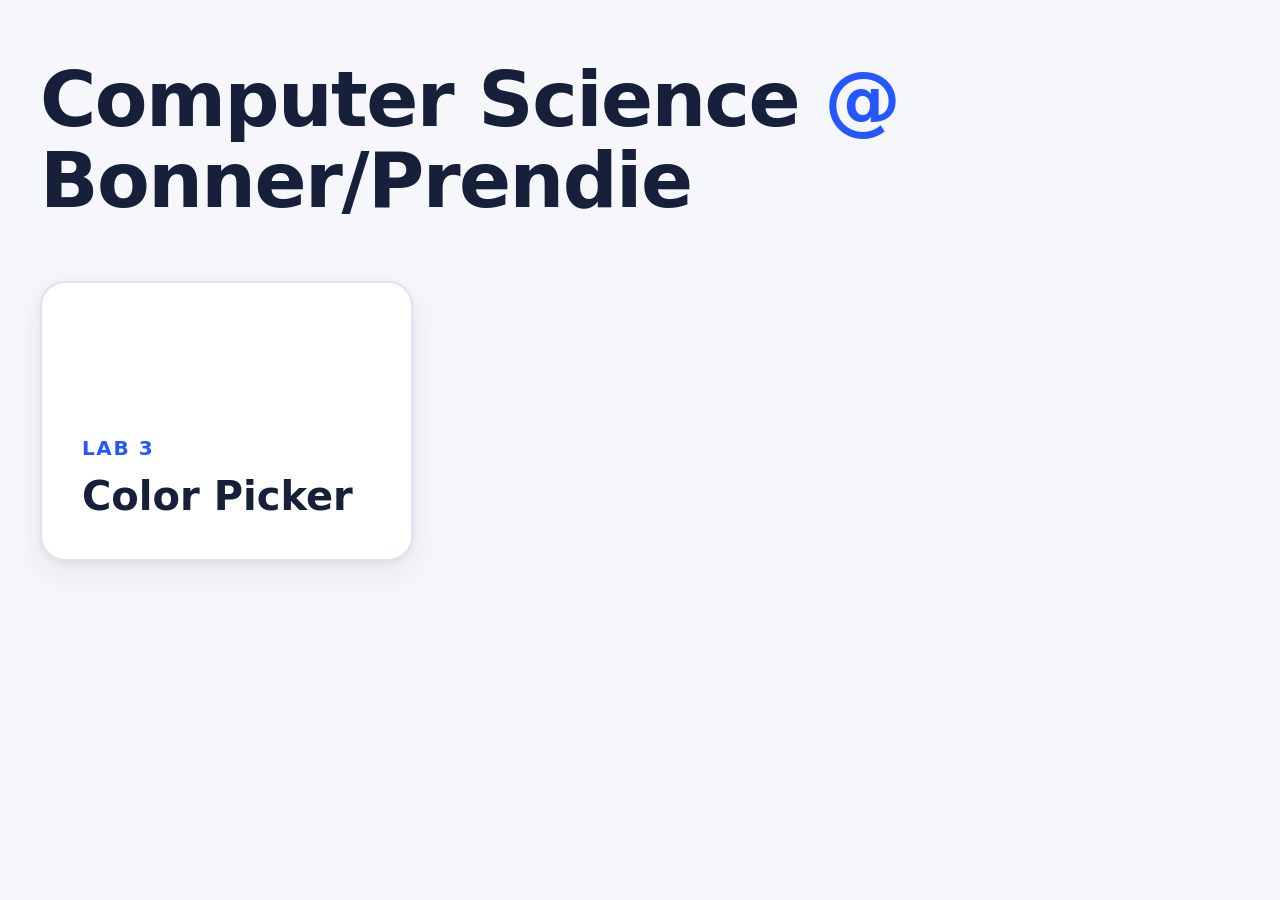
==== index.html @ 0e728079 "Archive old club site and add new Computer Science homepage Move the 2022-24 coding club site into a" ====
<!doctype html>
<html lang="en">
<head>
  <meta charset="utf-8">
  <title>Computer Science @ Bonner/Prendie</title>
  <meta name="viewport" content="width=device-width,initial-scale=1">
  <link rel="stylesheet" href="css/site.css">
</head>
<body>
  <main class="page">
    <header class="site-header">
      <h1>Computer Science <span class="at">@</span> Bonner/Prendie</h1>
    </header>

    <ul class="cards">
      <li>
        <a class="card" href="labs/color-picker/">
          <p class="card-subtitle">Lab 3</p>
          <h2 class="card-title">Color Picker</h2>
        </a>
      </li>
    </ul>
  </main>
</body>
</html>
---- css/site.css ----
/* Computer Science @ Bonner/Prendie — site styles
   Built for Chromebook screens (~1366x768): big text, big tap targets. */

:root {
  --bg: #f6f7fb;
  --surface: #ffffff;
  --text: #16203a;
  --muted: #5b6785;
  --accent: #2457ff;
  --accent-dark: #163ec4;
  --border: #dfe3ee;
  --shadow: 0 2px 6px rgba(22, 32, 58, 0.06), 0 12px 32px rgba(22, 32, 58, 0.08);
  --shadow-hover: 0 4px 10px rgba(36, 87, 255, 0.12), 0 20px 44px rgba(36, 87, 255, 0.18);
  --radius: 1.25rem;
}

* {
  box-sizing: border-box;
}

html {
  font-size: 20px;
  font-family: Inter, system-ui, -apple-system, BlinkMacSystemFont, "Segoe UI", Roboto, "Helvetica Neue", Arial, sans-serif;
  -webkit-font-smoothing: antialiased;
}

body {
  margin: 0;
  min-height: 100vh;
  background: var(--bg);
  color: var(--text);
  line-height: 1.5;
}

a {
  color: var(--accent);
}

.page {
  max-width: 72rem;
  margin: 0 auto;
  padding: 3rem 2rem 4rem;
}

/* Header */

.site-header {
  margin-bottom: 3rem;
}

.site-header h1 {
  font-size: clamp(2.5rem, 6vw, 4.25rem);
  font-weight: 900;
  line-height: 1.05;
  letter-spacing: -0.02em;
  margin: 0;
}

.site-header h1 .at {
  color: var(--accent);
}

.site-header p {
  font-size: 1.25rem;
  color: var(--muted);
  margin: 1rem 0 0;
}

/* Card grid */

.cards {
  list-style: none;
  margin: 0;
  padding: 0;
  display: grid;
  grid-template-columns: repeat(auto-fill, minmax(18rem, 1fr));
  gap: 2rem;
}

.card {
  display: flex;
  flex-direction: column;
  justify-content: flex-end;
  min-height: 14rem;
  padding: 2rem;
  background: var(--surface);
  border: 2px solid var(--border);
  border-radius: var(--radius);
  box-shadow: var(--shadow);
  color: var(--text);
  text-decoration: none;
  transition: transform 150ms ease, box-shadow 150ms ease, border-color 150ms ease;
}

.card:hover {
  transform: translateY(-4px);
  border-color: var(--accent);
  box-shadow: var(--shadow-hover);
}

.card:focus-visible {
  outline: 4px solid var(--accent);
  outline-offset: 4px;
  border-color: var(--accent);
}

.card:active {
  transform: translateY(-1px);
}

.card-subtitle {
  font-size: 1rem;
  font-weight: 700;
  text-transform: uppercase;
  letter-spacing: 0.08em;
  color: var(--accent);
  margin: 0 0 0.5rem;
}

.card-title {
  font-size: 2rem;
  font-weight: 800;
  line-height: 1.15;
  margin: 0;
}

/* Lab pages */

.back-link {
  display: inline-block;
  font-size: 1.1rem;
  font-weight: 600;
  text-decoration: none;
  margin-bottom: 2rem;
  padding: 0.5rem 0;
}

.back-link:hover {
  text-decoration: underline;
}

.lab-intro {
  font-size: 1.35rem;
  color: var(--muted);
  max-width: 40rem;
}

@media (max-width: 600px) {
  html {
    font-size: 18px;
  }

  .page {
    padding: 2rem 1.25rem 3rem;
  }

  .card {
    min-height: 10rem;
    padding: 1.5rem;
  }
}
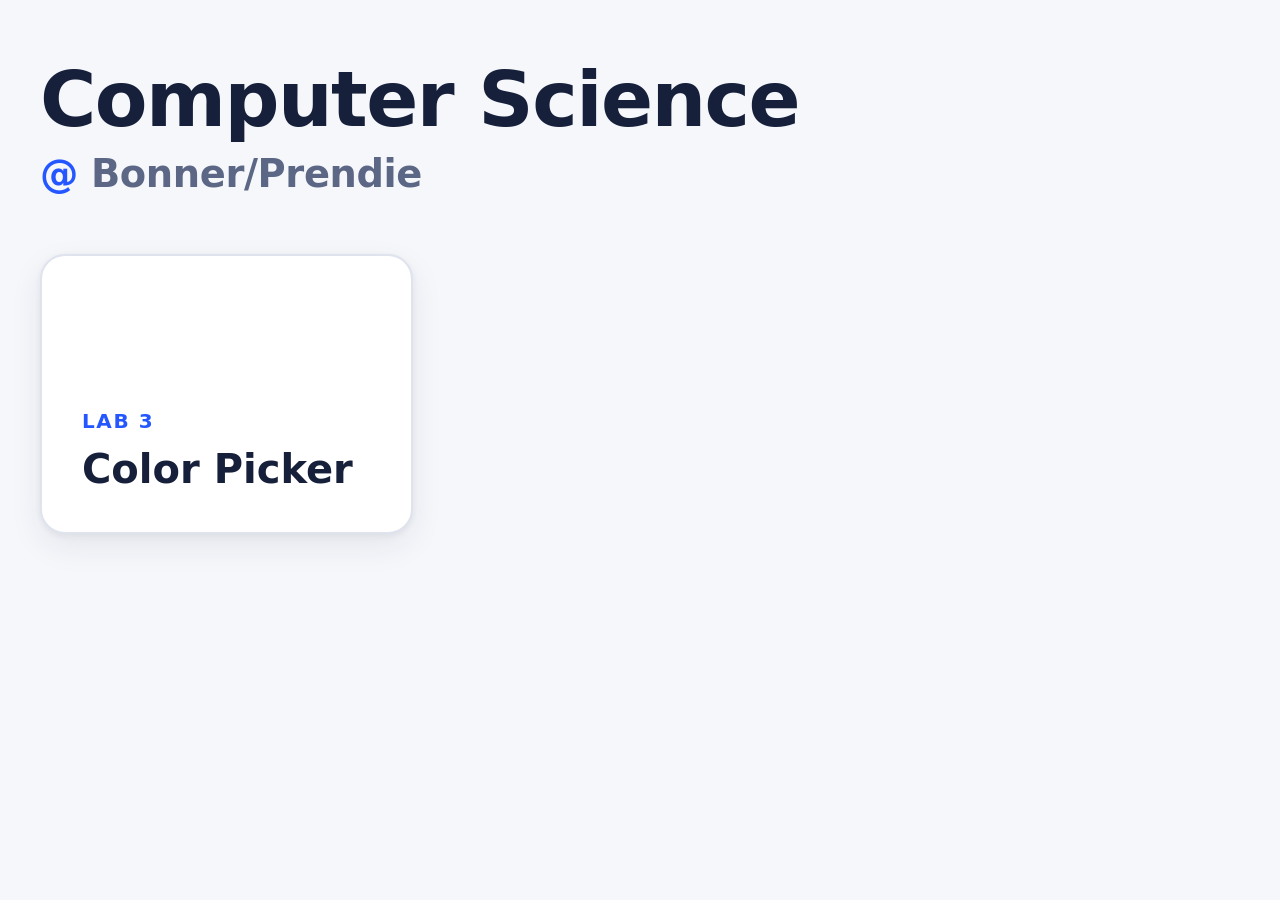
==== commit 2785f706: "Move school name to its own smaller line under the heading Co-Authored-By: Claude <noreply@anthropic" ====
--- a/index.html
+++ b/index.html
@@ -9,7 +9,7 @@
 <body>
   <main class="page">
     <header class="site-header">
-      <h1>Computer Science <span class="at">@</span> Bonner/Prendie</h1>
+      <h1>Computer Science <span class="school"><span class="at">@</span> Bonner/Prendie</span></h1>
     </header>
 
     <ul class="cards">
--- a/css/site.css
+++ b/css/site.css
@@ -54,6 +54,15 @@
   line-height: 1.05;
   letter-spacing: -0.02em;
   margin: 0;
+}
+
+.site-header h1 .school {
+  display: block;
+  font-size: 0.5em;
+  font-weight: 700;
+  letter-spacing: -0.01em;
+  color: var(--muted);
+  margin-top: 0.35em;
 }
 
 .site-header h1 .at {
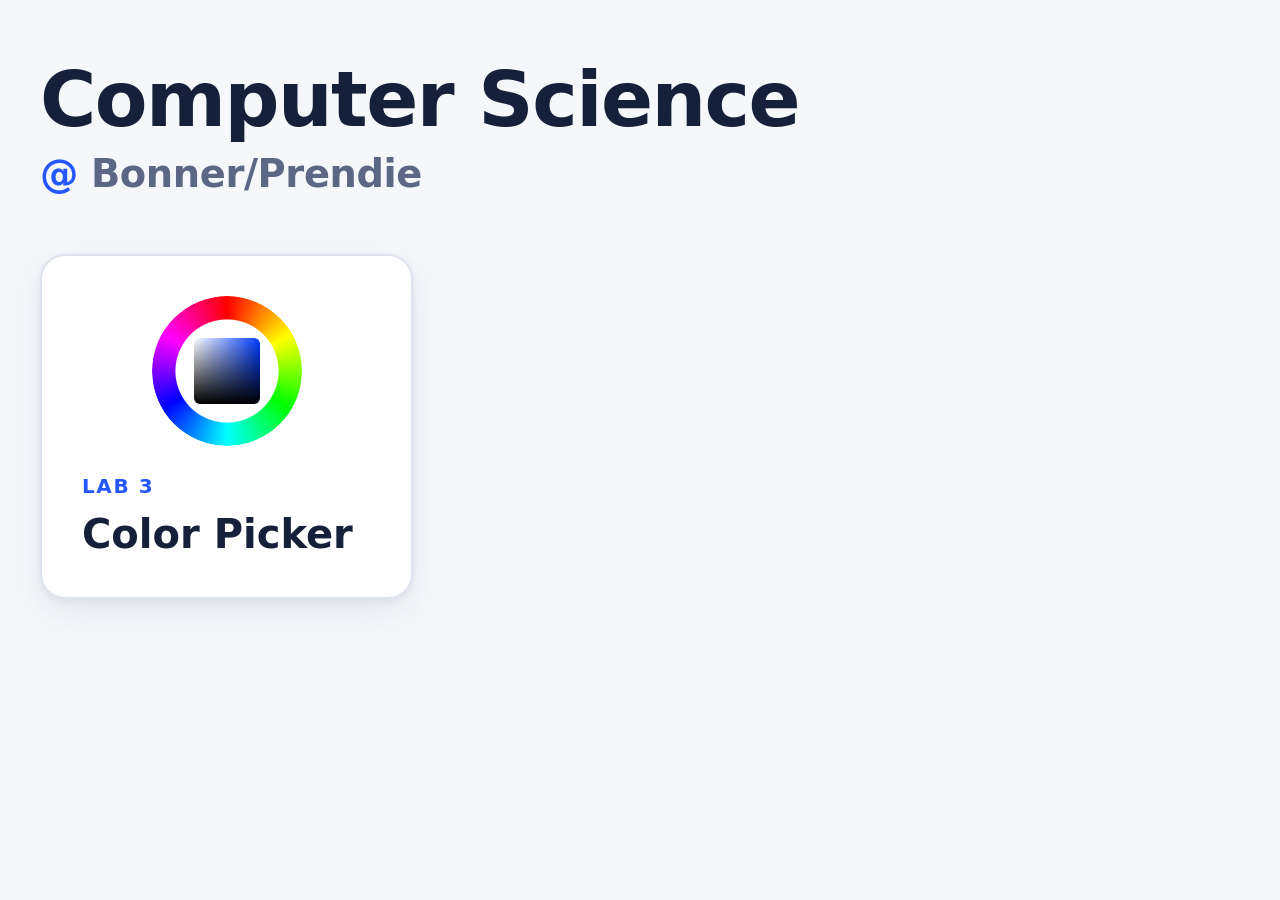
==== commit 9054c029: "Add Lab 3: Color Picker Single-screen, front-end-only color picker for the lab assignment: - Hue rin" ====
--- a/index.html
+++ b/index.html
@@ -14,7 +14,13 @@
 
     <ul class="cards">
       <li>
-        <a class="card" href="labs/color-picker/">
+        <a class="card" href="labs/color-picker/index.html">
+          <div class="card-art" aria-hidden="true">
+            <div class="art-wheel">
+              <div class="art-wheel-ring"></div>
+              <div class="art-wheel-square"></div>
+            </div>
+          </div>
           <p class="card-subtitle">Lab 3</p>
           <h2 class="card-title">Color Picker</h2>
         </a>
--- a/css/site.css
+++ b/css/site.css
@@ -117,6 +117,51 @@
   transform: translateY(-1px);
 }
 
+/* Card artwork: sits above the text and fills the spare height */
+
+.card-art {
+  flex: 1;
+  display: flex;
+  align-items: center;
+  justify-content: center;
+  margin-bottom: 1.25rem;
+}
+
+/* Color wheel: a hue ring around a saturation/brightness square,
+   the same picker used in the Color Picker lab. */
+
+.art-wheel {
+  position: relative;
+  width: 7.5rem;
+  height: 7.5rem;
+  transition: transform 150ms ease;
+}
+
+.card:hover .art-wheel {
+  transform: rotate(-12deg) scale(1.05);
+}
+
+.art-wheel-ring {
+  position: absolute;
+  inset: 0;
+  border-radius: 50%;
+  background: conic-gradient(#f00, #ff0, #0f0, #0ff, #00f, #f0f, #f00);
+  -webkit-mask: radial-gradient(circle closest-side, transparent 68%, #000 69.5%);
+  mask: radial-gradient(circle closest-side, transparent 68%, #000 69.5%);
+}
+
+.art-wheel-square {
+  position: absolute;
+  width: 44%;
+  height: 44%;
+  left: 28%;
+  top: 28%;
+  border-radius: 0.3rem;
+  background:
+    linear-gradient(to top, #000, transparent),
+    linear-gradient(to right, #fff, hsl(226, 100%, 50%));
+}
+
 .card-subtitle {
   font-size: 1rem;
   font-weight: 700;
